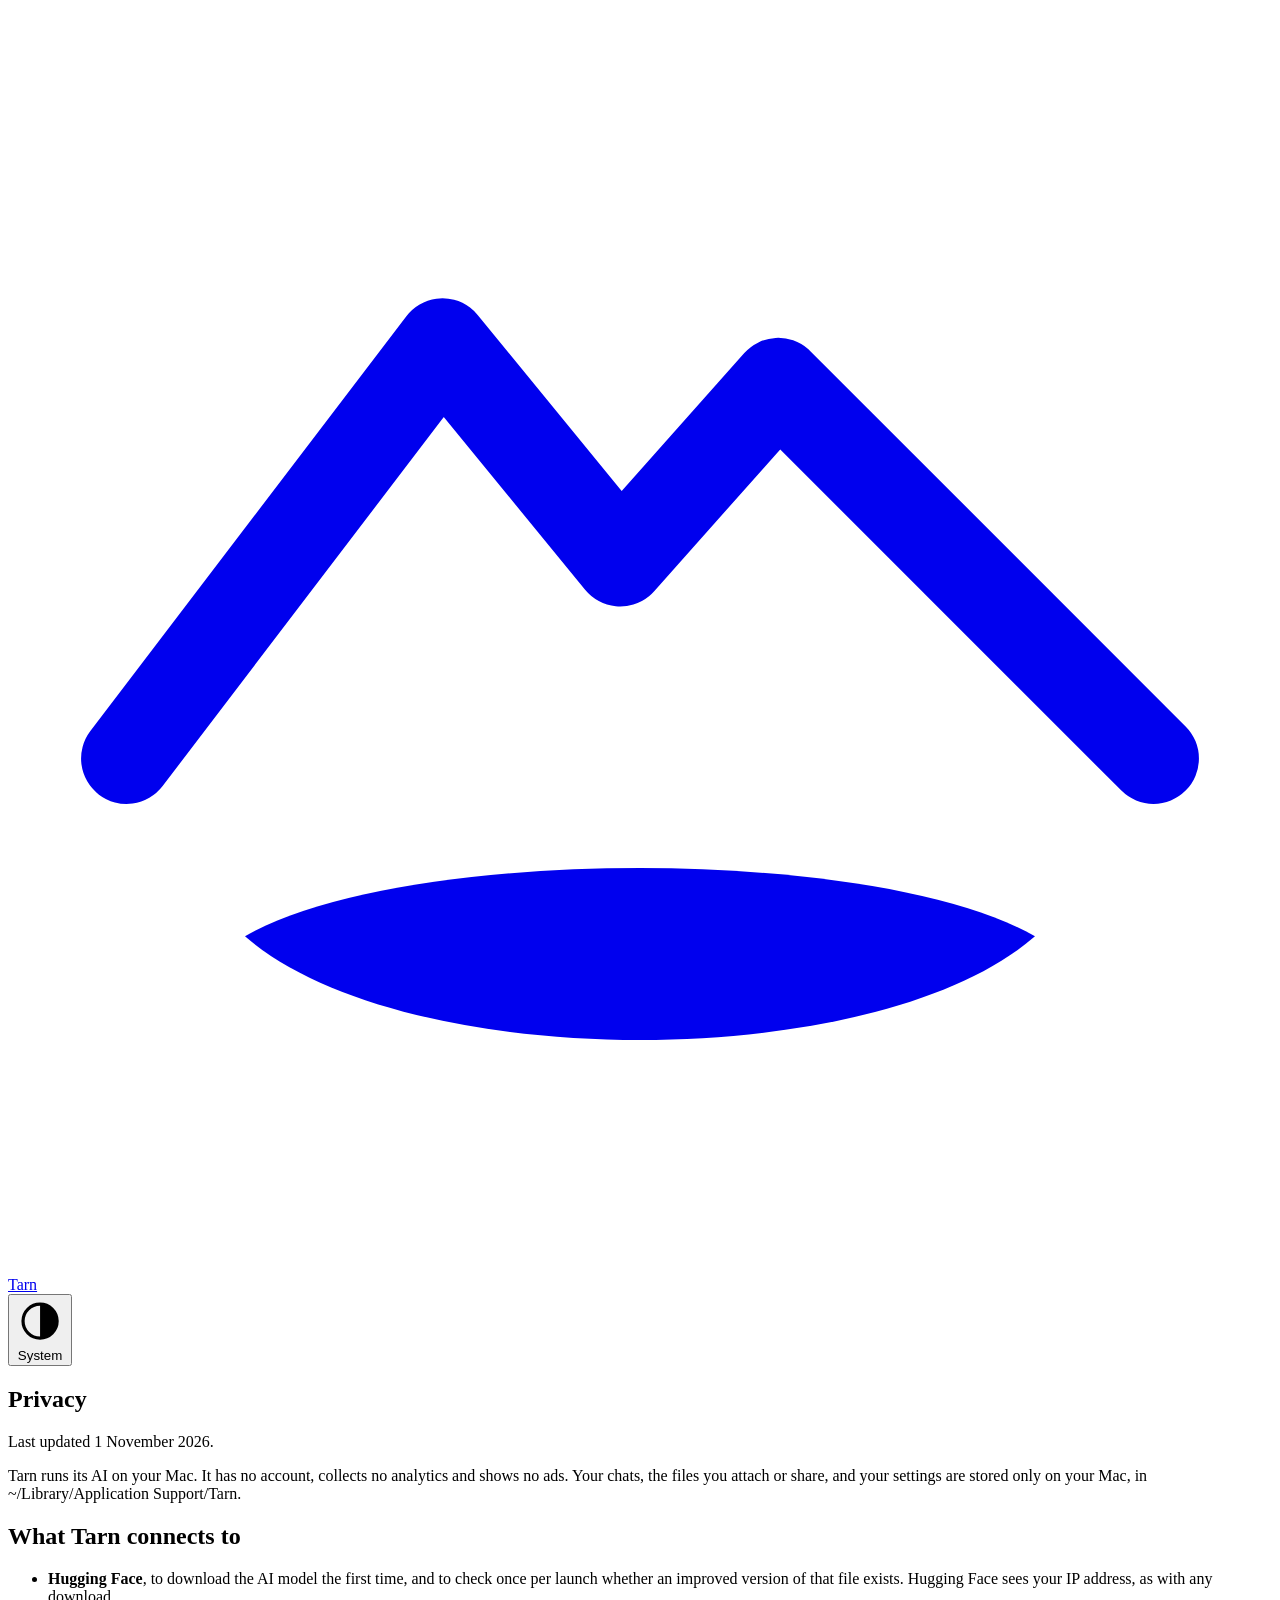
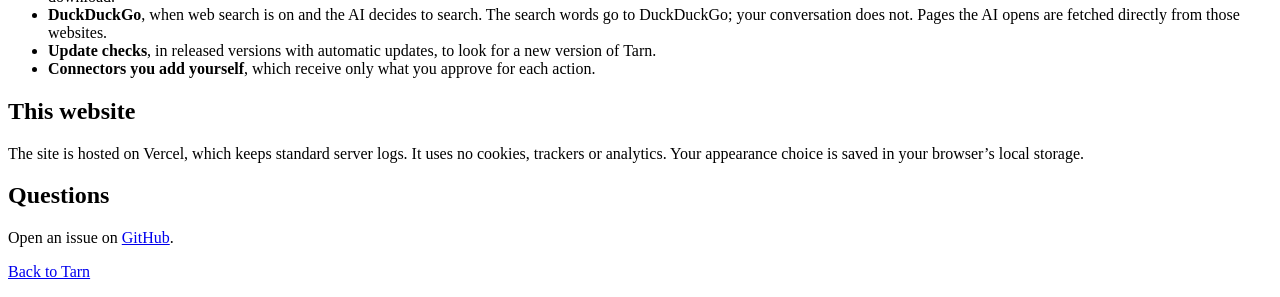
==== website/privacy.html @ 840d9f94 "Memory, image input, Most capable tier, engine shutdown fix, open-source licenses, website" ====
<!doctype html>
<html lang="en" data-theme="system">
<head>
  <meta charset="utf-8">
  <meta name="viewport" content="width=device-width, initial-scale=1">
  <title>Privacy · Tarn</title>
  <meta name="description" content="What Tarn sends over the internet, and what it never does.">
  <meta name="color-scheme" content="light dark">
  <link rel="icon" href="/assets/mark.svg" type="image/svg+xml">
  <link rel="stylesheet" href="/styles.css">
  <script>try { var t = localStorage.getItem('tarn-theme'); if (t) document.documentElement.dataset.theme = t } catch (e) {}</script>
</head>
<body>
  <header class="top">
    <a class="brand" href="/" aria-label="Tarn home">
      <svg class="mark" viewBox="0 0 32 32" aria-hidden="true"><path d="M3 19 L11 8.5 L15.5 14 L19.5 9.5 L29 19" fill="none" stroke="currentColor" stroke-width="2.3" stroke-linecap="round" stroke-linejoin="round"/><path d="M6 23.5 C10 21.2 22 21.2 26 23.5 C22 27 10 27 6 23.5 Z" fill="currentColor"/></svg>
      Tarn
    </a>
    <div class="top-actions">
      <button class="theme" type="button" aria-label="Appearance: System" title="Appearance">
        <svg viewBox="0 0 24 24" aria-hidden="true"><circle cx="12" cy="12" r="8.5" fill="none" stroke="currentColor" stroke-width="1.6"/><path d="M12 3.5a8.5 8.5 0 0 1 0 17z" fill="currentColor"/></svg>
        <span class="theme-label">System</span>
      </button>
    </div>
  </header>
  <main>
    <article class="page">
      <h1>Privacy</h1>
      <p>Last updated 1 November 2026.</p>
      <p>Tarn runs its AI on your Mac. It has no account, collects no analytics and shows no ads. Your chats, the files you attach or share, and your settings are stored only on your Mac, in ~/Library/Application Support/Tarn.</p>
      <h2>What Tarn connects to</h2>
      <ul>
        <li><strong>Hugging Face</strong>, to download the AI model the first time, and to check once per launch whether an improved version of that file exists. Hugging Face sees your IP address, as with any download.</li>
        <li><strong>DuckDuckGo</strong>, when web search is on and the AI decides to search. The search words go to DuckDuckGo; your conversation does not. Pages the AI opens are fetched directly from those websites.</li>
        <li><strong>Update checks</strong>, in released versions with automatic updates, to look for a new version of Tarn.</li>
        <li><strong>Connectors you add yourself</strong>, which receive only what you approve for each action.</li>
      </ul>
      <h2>This website</h2>
      <p>The site is hosted on Vercel, which keeps standard server logs. It uses no cookies, trackers or analytics. Your appearance choice is saved in your browser’s local storage.</p>
      <h2>Questions</h2>
      <p>Open an issue on <a href="https://github.com/Rishab87/tarn/issues">GitHub</a>.</p>
    </article>
  </main>
  <footer class="foot">
    <p><a href="/">Back to Tarn</a></p>
  </footer>
  <script src="/script.js"></script>
</body>
</html>
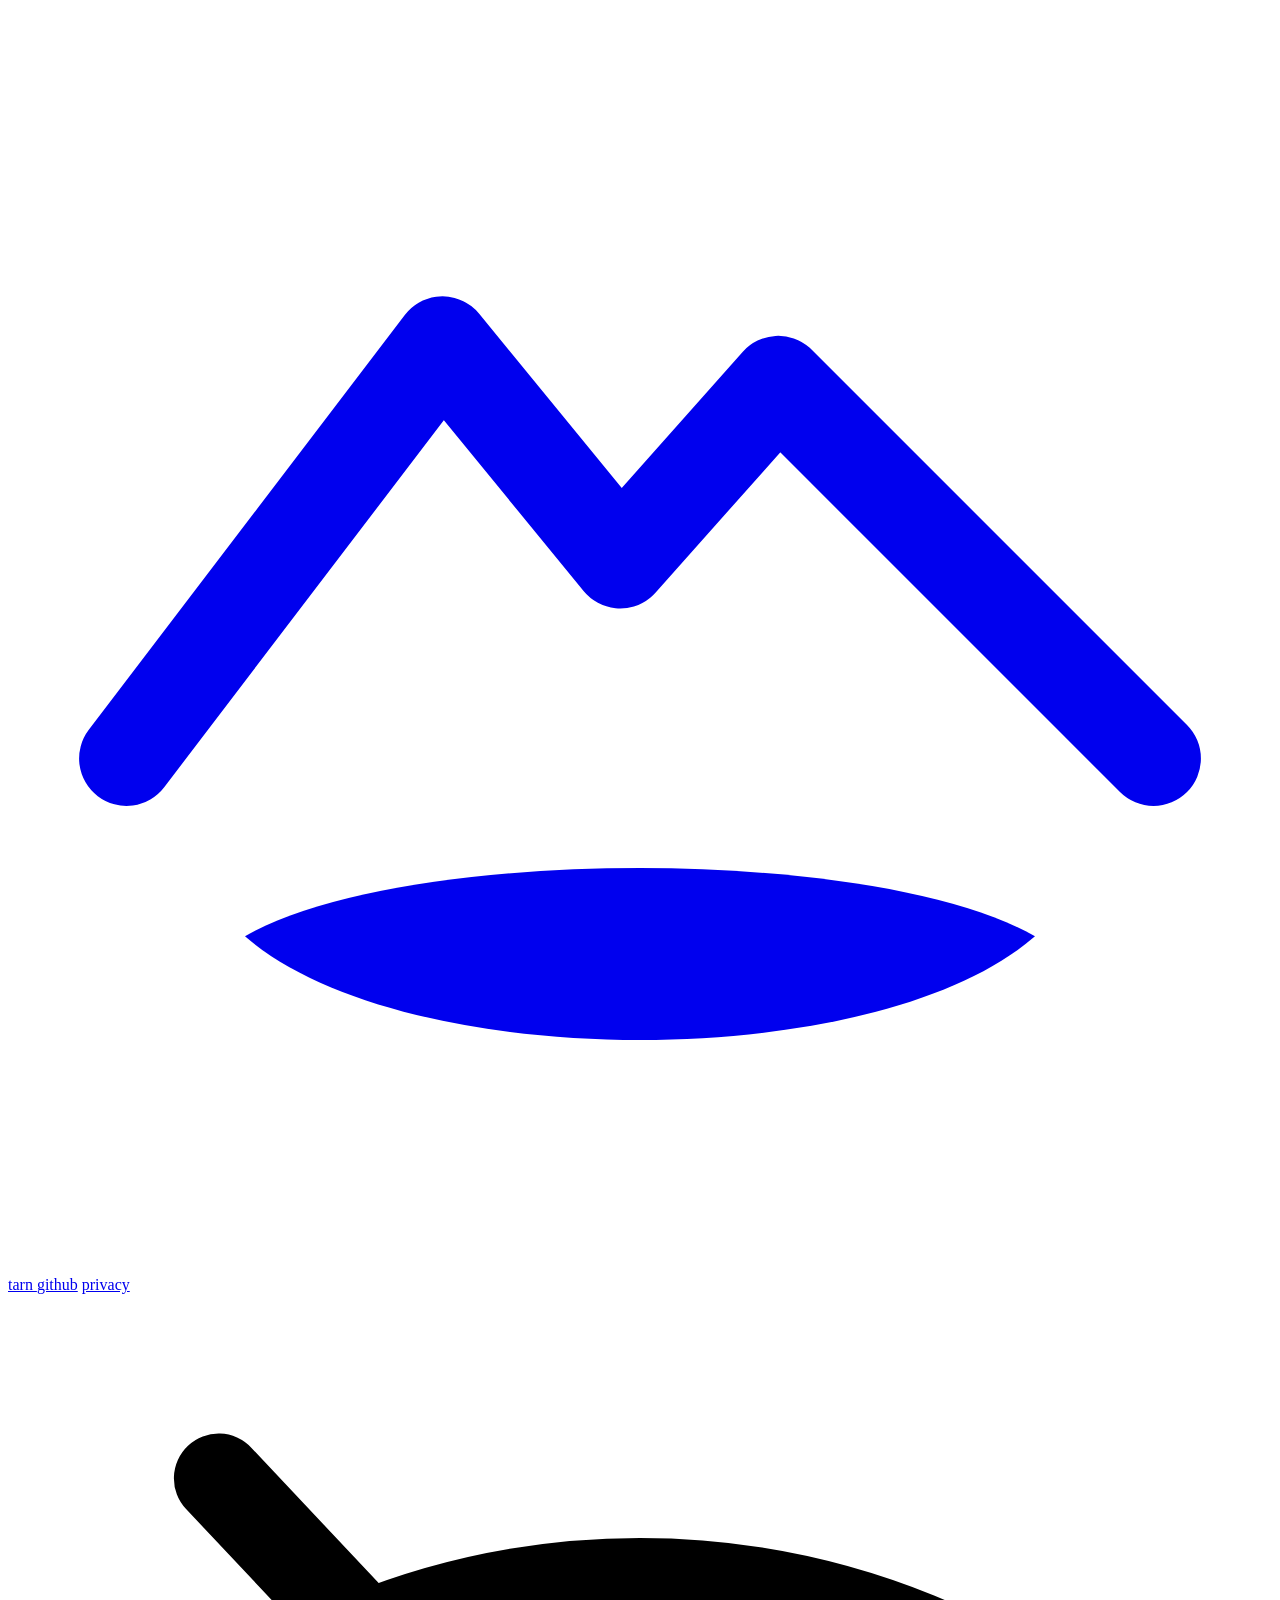
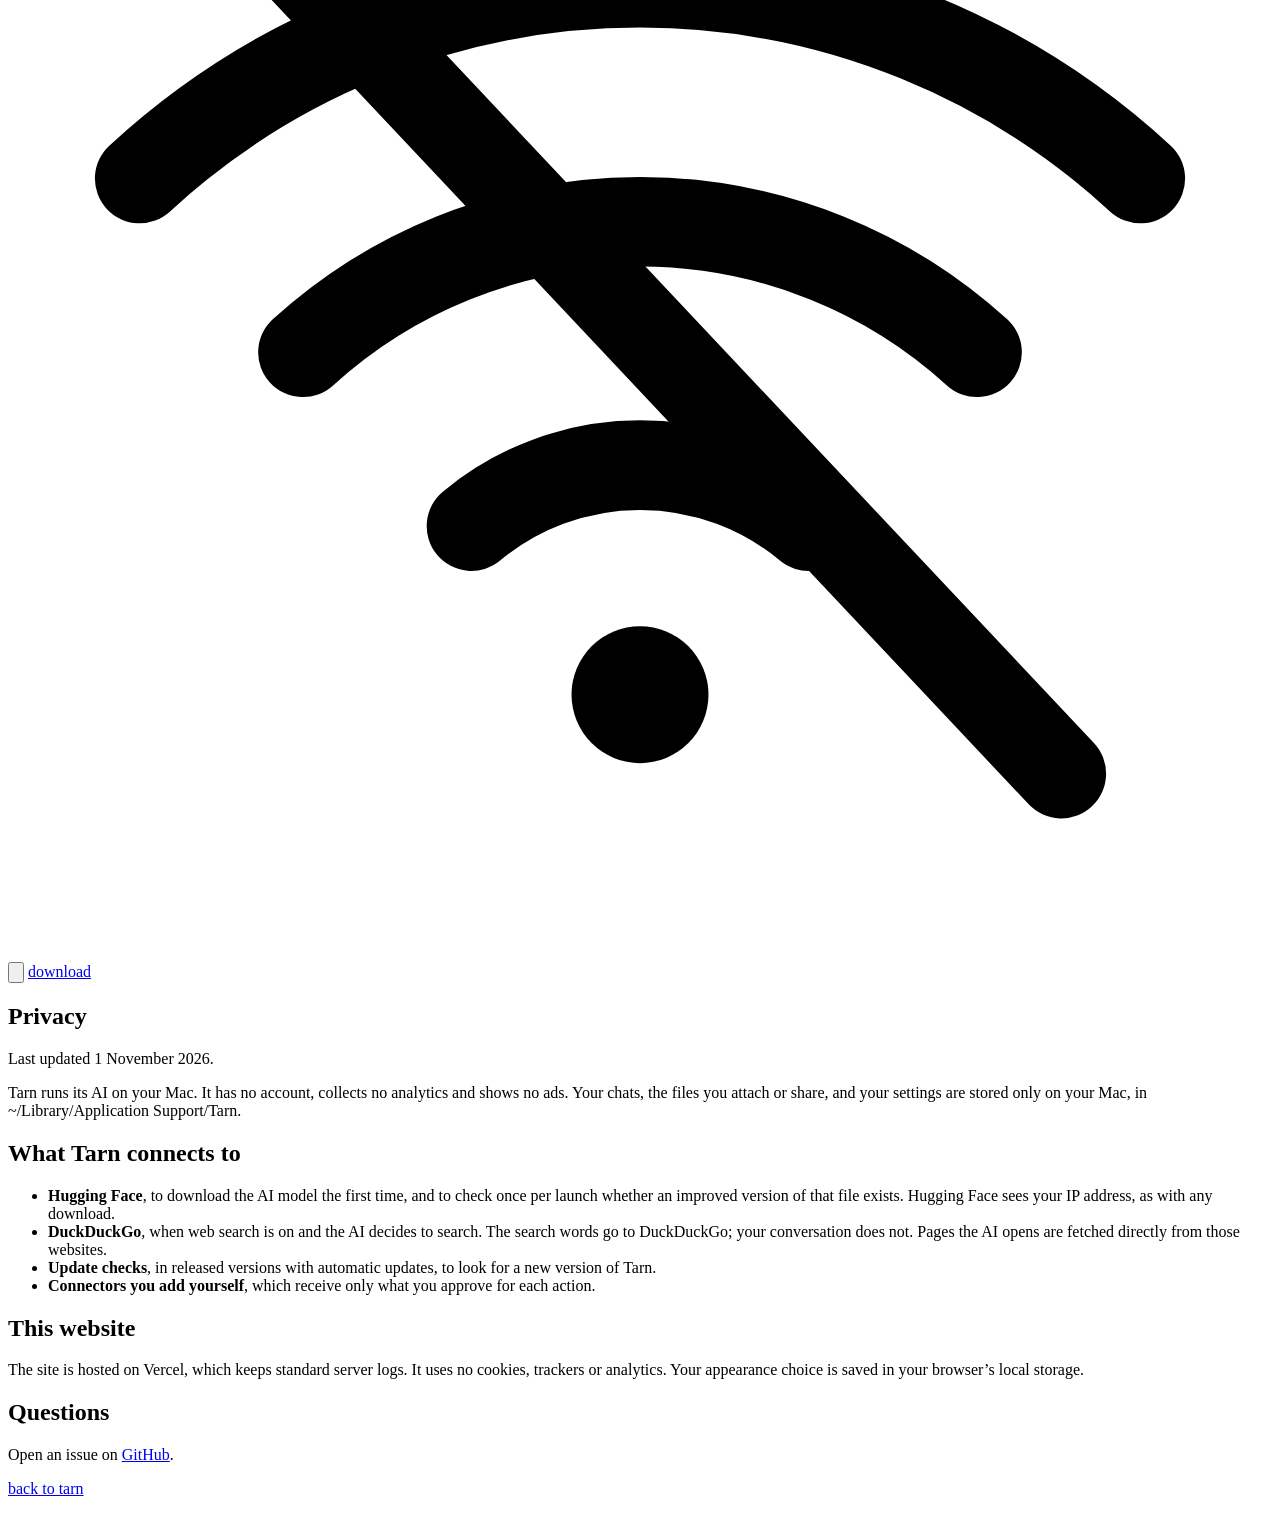
==== commit e1be875e: "Never save memories inferred from images or files; ffmpeg demo recorder, launch-video renderer, webs" ====
--- a/website/privacy.html
+++ b/website/privacy.html
@@ -11,16 +11,24 @@
   <script>try { var t = localStorage.getItem('tarn-theme'); if (t) document.documentElement.dataset.theme = t } catch (e) {}</script>
 </head>
 <body>
-  <header class="top">
-    <a class="brand" href="/" aria-label="Tarn home">
-      <svg class="mark" viewBox="0 0 32 32" aria-hidden="true"><path d="M3 19 L11 8.5 L15.5 14 L19.5 9.5 L29 19" fill="none" stroke="currentColor" stroke-width="2.3" stroke-linecap="round" stroke-linejoin="round"/><path d="M6 23.5 C10 21.2 22 21.2 26 23.5 C22 27 10 27 6 23.5 Z" fill="currentColor"/></svg>
-      Tarn
-    </a>
-    <div class="top-actions">
-      <button class="theme" type="button" aria-label="Appearance: System" title="Appearance">
-        <svg viewBox="0 0 24 24" aria-hidden="true"><circle cx="12" cy="12" r="8.5" fill="none" stroke="currentColor" stroke-width="1.6"/><path d="M12 3.5a8.5 8.5 0 0 1 0 17z" fill="currentColor"/></svg>
-        <span class="theme-label">System</span>
+  <header class="menubar">
+    <nav class="menu-left" aria-label="Site">
+      <a class="brand" href="/" aria-label="Tarn home">
+        <svg class="mark" viewBox="0 0 32 32" aria-hidden="true"><path d="M3 19 L11 8.5 L15.5 14 L19.5 9.5 L29 19" fill="none" stroke="currentColor" stroke-width="2.4" stroke-linecap="round" stroke-linejoin="round"/><path d="M6 23.5 C10 21.2 22 21.2 26 23.5 C22 27 10 27 6 23.5 Z" fill="currentColor"/></svg>
+        tarn
+      </a>
+      <a href="https://github.com/Rishab87/tarn">github</a>
+      <a href="/privacy">privacy</a>
+    </nav>
+    <div class="menu-right">
+      <span class="status" title="works offline" aria-label="works offline">
+        <svg viewBox="0 0 24 24" aria-hidden="true"><path d="M2.5 9.2a14 14 0 0 1 19 0M5.6 12.5a9.5 9.5 0 0 1 12.8 0M8.8 15.8a5 5 0 0 1 6.4 0" fill="none" stroke="currentColor" stroke-width="1.7" stroke-linecap="round"/><circle cx="12" cy="19" r="1.3" fill="currentColor"/><path d="M4 3.5l16 17" stroke="currentColor" stroke-width="1.7" stroke-linecap="round"/></svg>
+      </span>
+      <button class="status theme" type="button" aria-label="appearance: system" title="appearance">
+        <svg viewBox="0 0 24 24" aria-hidden="true"><circle cx="12" cy="12" r="8" fill="none" stroke="currentColor" stroke-width="1.7"/><path d="M12 4a8 8 0 0 1 0 16z" fill="currentColor"/></svg>
       </button>
+      <time class="clock" aria-hidden="true"></time>
+      <a class="menu-download" href="/download/Tarn.dmg" data-download>download</a>
     </div>
   </header>
   <main>
@@ -42,7 +50,7 @@
     </article>
   </main>
   <footer class="foot">
-    <p><a href="/">Back to Tarn</a></p>
+    <p><a href="/">back to tarn</a></p>
   </footer>
   <script src="/script.js"></script>
 </body>
